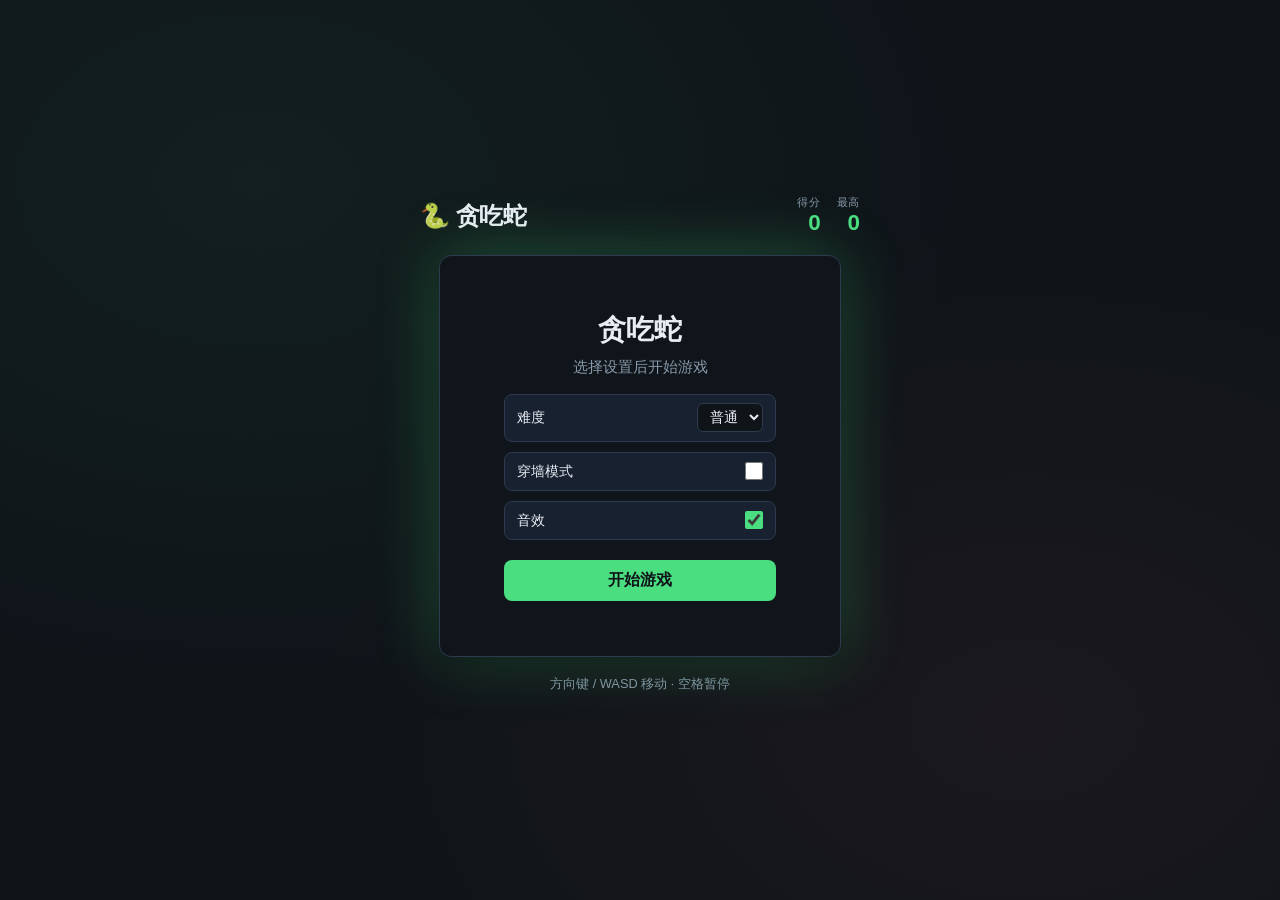
==== index.html @ a09a17de "Initial commit: snake game with GitHub Pages deploy Add playable snake game with mobile support and " ====
<!DOCTYPE html>
<html lang="zh-CN">
<head>
  <meta charset="UTF-8">
  <meta name="viewport" content="width=device-width, initial-scale=1.0, maximum-scale=1.0, user-scalable=no, viewport-fit=cover">
  <meta name="description" content="在线贪吃蛇小游戏，支持手机和电脑，多种难度可选。">
  <meta name="theme-color" content="#0f1419">
  <meta name="apple-mobile-web-app-capable" content="yes">
  <meta name="apple-mobile-web-app-status-bar-style" content="black-translucent">
  <meta property="og:title" content="贪吃蛇">
  <meta property="og:description" content="来挑战一下，看看你能得多少分！">
  <meta property="og:type" content="website">
  <title>贪吃蛇</title>
  <link rel="stylesheet" href="style.css">
</head>
<body>
  <div class="container">
    <header class="header">
      <h1>🐍 贪吃蛇</h1>
      <div class="stats">
        <div class="stat">
          <span class="stat-label">得分</span>
          <span id="score" class="stat-value">0</span>
        </div>
        <div class="stat">
          <span class="stat-label">最高</span>
          <span id="high-score" class="stat-value">0</span>
        </div>
      </div>
    </header>

    <main class="game-area">
      <canvas id="game" width="400" height="400" aria-label="贪吃蛇游戏区域"></canvas>

      <div id="overlay" class="overlay">
        <div class="overlay-content">
          <h2 id="overlay-title">贪吃蛇</h2>
          <p id="overlay-message">选择设置后开始游戏</p>

          <div class="settings">
            <label class="setting">
              <span>难度</span>
              <select id="difficulty">
                <option value="easy">简单</option>
                <option value="normal" selected>普通</option>
                <option value="hard">困难</option>
              </select>
            </label>
            <label class="setting toggle">
              <span>穿墙模式</span>
              <input type="checkbox" id="wrap-mode">
            </label>
            <label class="setting toggle">
              <span>音效</span>
              <input type="checkbox" id="sound-enabled" checked>
            </label>
          </div>

          <button id="start-btn" class="btn">开始游戏</button>
          <p id="play-url" class="play-url hidden"></p>
        </div>
      </div>
    </main>

    <footer class="controls">
      <p class="hint">方向键 / WASD 移动 · 空格暂停</p>
      <p class="mobile-hint">滑动屏幕或点击下方按钮控制方向</p>
      <div class="touch-controls" aria-hidden="true">
        <button class="touch-btn" data-dir="up" aria-label="向上">▲</button>
        <div class="touch-row">
          <button class="touch-btn" data-dir="left" aria-label="向左">◀</button>
          <button class="touch-btn" data-dir="down" aria-label="向下">▼</button>
          <button class="touch-btn" data-dir="right" aria-label="向右">▶</button>
        </div>
      </div>
    </footer>
  </div>

  <script src="game.js"></script>
</body>
</html>
---- style.css ----
* {
  margin: 0;
  padding: 0;
  box-sizing: border-box;
}

:root {
  --bg: #0f1419;
  --surface: #1a2332;
  --border: #2d3a4f;
  --text: #e8edf4;
  --muted: #8899aa;
  --accent: #4ade80;
  --accent-glow: rgba(74, 222, 128, 0.35);
}

body {
  min-height: 100vh;
  min-height: 100dvh;
  display: flex;
  align-items: center;
  justify-content: center;
  background: var(--bg);
  touch-action: manipulation;
  overscroll-behavior: none;
  background-image:
    radial-gradient(ellipse at 20% 20%, rgba(74, 222, 128, 0.06) 0%, transparent 50%),
    radial-gradient(ellipse at 80% 80%, rgba(248, 113, 113, 0.05) 0%, transparent 50%);
  font-family: "SF Pro Display", -apple-system, BlinkMacSystemFont, "Segoe UI", sans-serif;
  color: var(--text);
  padding: 1rem;
}

.container {
  display: flex;
  flex-direction: column;
  align-items: center;
  gap: 1.25rem;
  max-width: 440px;
  width: 100%;
}

.header {
  width: 100%;
  display: flex;
  align-items: center;
  justify-content: space-between;
}

.header h1 {
  font-size: 1.5rem;
  font-weight: 700;
  letter-spacing: -0.02em;
}

.stats {
  display: flex;
  gap: 1rem;
}

.stat {
  display: flex;
  flex-direction: column;
  align-items: flex-end;
}

.stat-label {
  font-size: 0.7rem;
  color: var(--muted);
  text-transform: uppercase;
  letter-spacing: 0.06em;
}

.stat-value {
  font-size: 1.4rem;
  font-weight: 700;
  color: var(--accent);
  font-variant-numeric: tabular-nums;
}

.game-area {
  position: relative;
  border-radius: 12px;
  overflow: hidden;
  box-shadow:
    0 0 0 1px var(--border),
    0 8px 32px rgba(0, 0, 0, 0.4),
    0 0 60px var(--accent-glow);
}

#game {
  display: block;
  background: var(--surface);
  width: 100%;
  height: auto;
  aspect-ratio: 1;
}

.overlay {
  position: absolute;
  inset: 0;
  display: flex;
  align-items: center;
  justify-content: center;
  background: rgba(15, 20, 25, 0.88);
  backdrop-filter: blur(4px);
  transition: opacity 0.2s;
  overflow-y: auto;
}

.overlay.hidden {
  opacity: 0;
  pointer-events: none;
}

.overlay-content {
  text-align: center;
  padding: 1.5rem;
  width: 100%;
  max-width: 320px;
}

.overlay-content h2 {
  font-size: 1.75rem;
  margin-bottom: 0.5rem;
}

.overlay-content > p {
  color: var(--muted);
  margin-bottom: 1rem;
  font-size: 0.95rem;
}

.settings {
  display: flex;
  flex-direction: column;
  gap: 0.65rem;
  margin-bottom: 1.25rem;
  text-align: left;
}

.setting {
  display: flex;
  align-items: center;
  justify-content: space-between;
  gap: 0.75rem;
  padding: 0.55rem 0.75rem;
  background: rgba(26, 35, 50, 0.9);
  border: 1px solid var(--border);
  border-radius: 8px;
  font-size: 0.9rem;
}

.setting select {
  background: var(--bg);
  color: var(--text);
  border: 1px solid var(--border);
  border-radius: 6px;
  padding: 0.3rem 0.5rem;
  font-size: 0.85rem;
}

.setting.toggle input {
  width: 18px;
  height: 18px;
  accent-color: var(--accent);
  cursor: pointer;
}

.btn {
  background: var(--accent);
  color: #0f1419;
  border: none;
  padding: 0.65rem 2rem;
  border-radius: 8px;
  font-size: 1rem;
  font-weight: 600;
  cursor: pointer;
  transition: transform 0.15s, box-shadow 0.15s;
  width: 100%;
}

.btn:hover {
  transform: translateY(-1px);
  box-shadow: 0 4px 20px var(--accent-glow);
}

.btn:active {
  transform: translateY(0);
}

.play-url {
  margin-top: 1rem;
  font-size: 0.75rem;
  color: var(--muted);
  word-break: break-all;
  line-height: 1.4;
}

.play-url code {
  color: var(--accent);
  font-size: 0.8rem;
}

.play-url.hidden {
  display: none;
}

.controls {
  width: 100%;
  text-align: center;
}

.hint,
.mobile-hint {
  font-size: 0.8rem;
  color: var(--muted);
  margin-bottom: 0.75rem;
}

.mobile-hint {
  display: none;
}

.touch-controls {
  display: none;
  flex-direction: column;
  align-items: center;
  gap: 0.35rem;
}

.touch-row {
  display: flex;
  gap: 0.35rem;
}

.touch-btn {
  width: 56px;
  height: 56px;
  border: 1px solid var(--border);
  background: var(--surface);
  color: var(--text);
  border-radius: 10px;
  font-size: 1.1rem;
  cursor: pointer;
  user-select: none;
  -webkit-tap-highlight-color: transparent;
  transition: background 0.15s;
}

.touch-btn:active {
  background: var(--border);
}

@media (hover: none) and (pointer: coarse), (max-width: 768px) {
  .touch-controls {
    display: flex;
  }

  .hint {
    display: none;
  }

  .mobile-hint {
    display: block;
  }

  .container {
    gap: 0.75rem;
  }

  .header h1 {
    font-size: 1.25rem;
  }
}
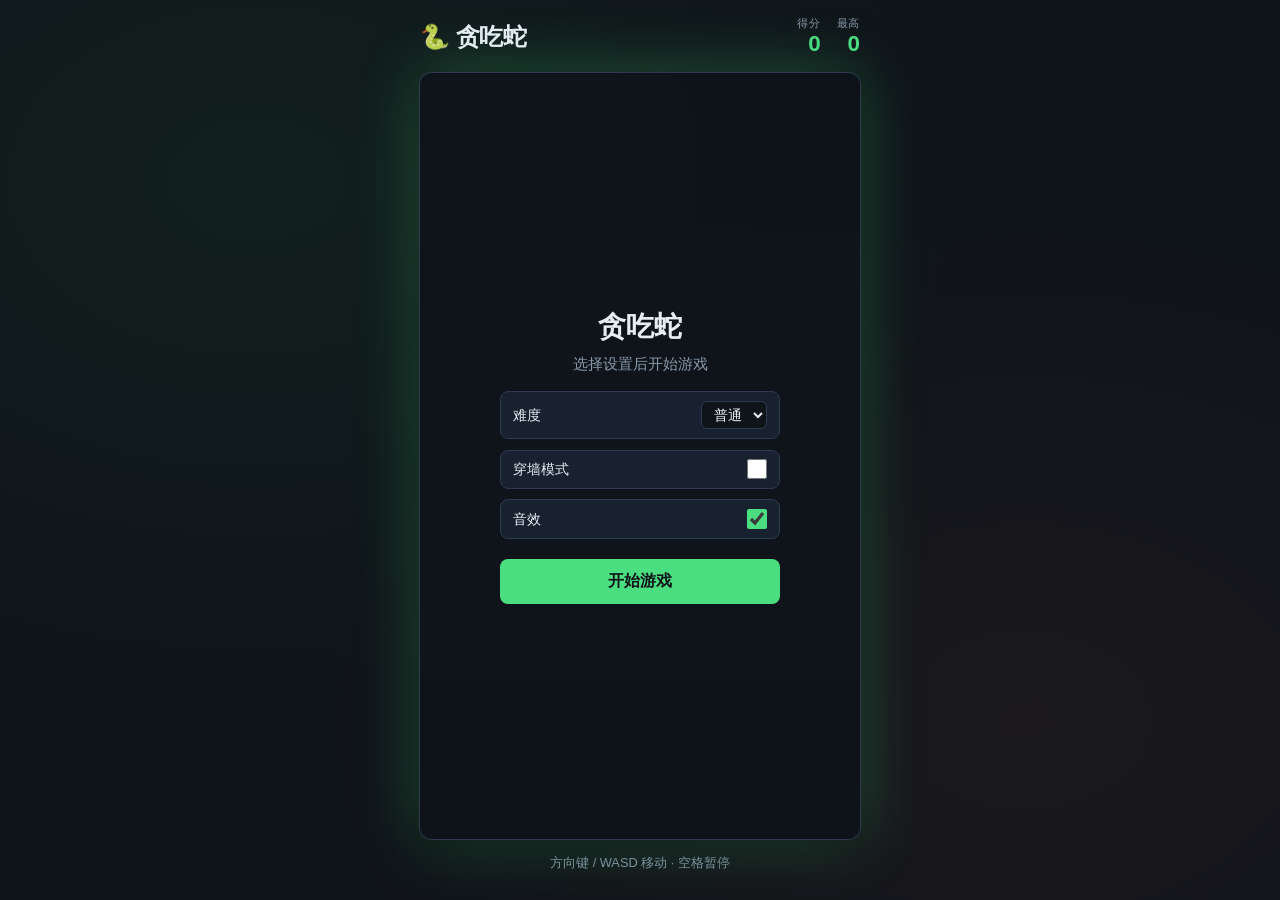
==== commit 25a445d5: "Improve mobile layout and rendering performance Use responsive canvas sizing, cached background, set" ====
--- a/index.html
+++ b/index.html
@@ -30,7 +30,7 @@
     </header>
 
     <main class="game-area">
-      <canvas id="game" width="400" height="400" aria-label="贪吃蛇游戏区域"></canvas>
+      <canvas id="game" aria-label="贪吃蛇游戏区域"></canvas>
 
       <div id="overlay" class="overlay">
         <div class="overlay-content">
@@ -66,8 +66,8 @@
       <p class="hint">方向键 / WASD 移动 · 空格暂停</p>
       <p class="mobile-hint">滑动屏幕或点击下方按钮控制方向</p>
       <div class="touch-controls" aria-hidden="true">
-        <button class="touch-btn" data-dir="up" aria-label="向上">▲</button>
-        <div class="touch-row">
+        <div class="dpad">
+          <button class="touch-btn" data-dir="up" aria-label="向上">▲</button>
           <button class="touch-btn" data-dir="left" aria-label="向左">◀</button>
           <button class="touch-btn" data-dir="down" aria-label="向下">▼</button>
           <button class="touch-btn" data-dir="right" aria-label="向右">▶</button>
--- a/style.css
+++ b/style.css
@@ -2,6 +2,7 @@
   margin: 0;
   padding: 0;
   box-sizing: border-box;
+  -webkit-tap-highlight-color: transparent;
 }
 
 :root {
@@ -12,6 +13,14 @@
   --muted: #8899aa;
   --accent: #4ade80;
   --accent-glow: rgba(74, 222, 128, 0.35);
+  --safe-top: env(safe-area-inset-top, 0px);
+  --safe-bottom: env(safe-area-inset-bottom, 0px);
+}
+
+html,
+body {
+  height: 100%;
+  overflow: hidden;
 }
 
 body {
@@ -35,9 +44,11 @@
   display: flex;
   flex-direction: column;
   align-items: center;
-  gap: 1.25rem;
+  gap: 1rem;
   max-width: 440px;
   width: 100%;
+  height: 100%;
+  max-height: 900px;
 }
 
 .header {
@@ -45,6 +56,8 @@
   display: flex;
   align-items: center;
   justify-content: space-between;
+  flex-shrink: 0;
+  padding-top: var(--safe-top);
 }
 
 .header h1 {
@@ -80,6 +93,12 @@
 
 .game-area {
   position: relative;
+  flex: 1;
+  width: 100%;
+  min-height: 0;
+  display: flex;
+  align-items: center;
+  justify-content: center;
   border-radius: 12px;
   overflow: hidden;
   box-shadow:
@@ -91,9 +110,7 @@
 #game {
   display: block;
   background: var(--surface);
-  width: 100%;
-  height: auto;
-  aspect-ratio: 1;
+  touch-action: none;
 }
 
 .overlay {
@@ -102,10 +119,11 @@
   display: flex;
   align-items: center;
   justify-content: center;
-  background: rgba(15, 20, 25, 0.88);
+  background: rgba(15, 20, 25, 0.92);
   backdrop-filter: blur(4px);
   transition: opacity 0.2s;
   overflow-y: auto;
+  -webkit-overflow-scrolling: touch;
 }
 
 .overlay.hidden {
@@ -115,7 +133,7 @@
 
 .overlay-content {
   text-align: center;
-  padding: 1.5rem;
+  padding: 1.25rem;
   width: 100%;
   max-width: 320px;
 }
@@ -161,8 +179,8 @@
 }
 
 .setting.toggle input {
-  width: 18px;
-  height: 18px;
+  width: 20px;
+  height: 20px;
   accent-color: var(--accent);
   cursor: pointer;
 }
@@ -171,22 +189,16 @@
   background: var(--accent);
   color: #0f1419;
   border: none;
-  padding: 0.65rem 2rem;
+  padding: 0.75rem 2rem;
   border-radius: 8px;
   font-size: 1rem;
   font-weight: 600;
   cursor: pointer;
-  transition: transform 0.15s, box-shadow 0.15s;
-  width: 100%;
-}
-
-.btn:hover {
-  transform: translateY(-1px);
-  box-shadow: 0 4px 20px var(--accent-glow);
+  width: 100%;
 }
 
 .btn:active {
-  transform: translateY(0);
+  opacity: 0.85;
 }
 
 .play-url {
@@ -209,6 +221,8 @@
 .controls {
   width: 100%;
   text-align: center;
+  flex-shrink: 0;
+  padding-bottom: var(--safe-bottom);
 }
 
 .hint,
@@ -224,52 +238,106 @@
 
 .touch-controls {
   display: none;
-  flex-direction: column;
-  align-items: center;
-  gap: 0.35rem;
-}
-
-.touch-row {
-  display: flex;
-  gap: 0.35rem;
+  justify-content: center;
+}
+
+.dpad {
+  display: grid;
+  grid-template-columns: repeat(3, 68px);
+  grid-template-rows: repeat(3, 68px);
+  gap: 8px;
 }
 
 .touch-btn {
-  width: 56px;
-  height: 56px;
   border: 1px solid var(--border);
   background: var(--surface);
   color: var(--text);
-  border-radius: 10px;
-  font-size: 1.1rem;
+  border-radius: 12px;
+  font-size: 1.25rem;
   cursor: pointer;
   user-select: none;
-  -webkit-tap-highlight-color: transparent;
-  transition: background 0.15s;
+  display: flex;
+  align-items: center;
+  justify-content: center;
 }
 
 .touch-btn:active {
   background: var(--border);
+  transform: scale(0.96);
+}
+
+.touch-btn[data-dir="up"] {
+  grid-column: 2;
+  grid-row: 1;
+}
+
+.touch-btn[data-dir="left"] {
+  grid-column: 1;
+  grid-row: 2;
+}
+
+.touch-btn[data-dir="down"] {
+  grid-column: 2;
+  grid-row: 3;
+}
+
+.touch-btn[data-dir="right"] {
+  grid-column: 3;
+  grid-row: 2;
 }
 
 @media (hover: none) and (pointer: coarse), (max-width: 768px) {
+  body {
+    padding: 0;
+    align-items: stretch;
+  }
+
+  .container {
+    max-width: none;
+    max-height: none;
+    height: 100dvh;
+    gap: 0.5rem;
+    padding: 0 12px 8px;
+  }
+
+  .header h1 {
+    font-size: 1.15rem;
+  }
+
+  .stat-value {
+    font-size: 1.2rem;
+  }
+
+  .game-area {
+    box-shadow: 0 0 0 1px var(--border);
+    border-radius: 10px;
+  }
+
+  .overlay {
+    backdrop-filter: none;
+  }
+
+  .overlay-content h2 {
+    font-size: 1.5rem;
+  }
+
+  .hint {
+    display: none;
+  }
+
+  .mobile-hint {
+    display: block;
+    margin-bottom: 0.5rem;
+    font-size: 0.75rem;
+  }
+
   .touch-controls {
     display: flex;
   }
 
-  .hint {
-    display: none;
-  }
-
-  .mobile-hint {
-    display: block;
-  }
-
-  .container {
-    gap: 0.75rem;
-  }
-
-  .header h1 {
-    font-size: 1.25rem;
-  }
-}
+  .dpad {
+    grid-template-columns: repeat(3, min(22vw, 72px));
+    grid-template-rows: repeat(3, min(22vw, 72px));
+    gap: 6px;
+  }
+}
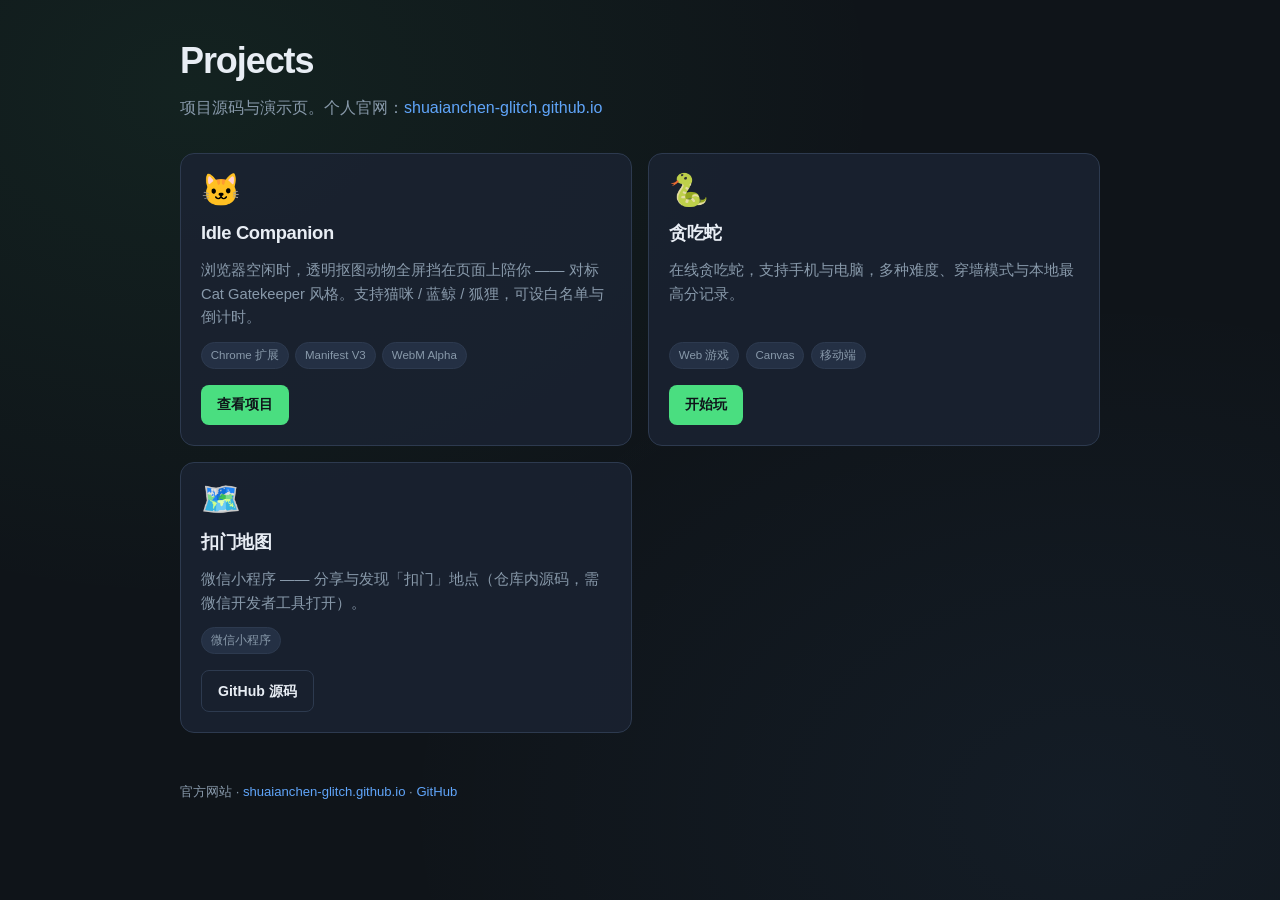
==== commit 7f94a4c2: "Add project pages and link to official personal site. Host snake under /snake/, add idle-companion d" ====
--- a/index.html
+++ b/index.html
@@ -2,80 +2,67 @@
 <html lang="zh-CN">
 <head>
   <meta charset="UTF-8">
-  <meta name="viewport" content="width=device-width, initial-scale=1.0, maximum-scale=1.0, user-scalable=no, viewport-fit=cover">
-  <meta name="description" content="在线贪吃蛇小游戏，支持手机和电脑，多种难度可选。">
+  <meta name="viewport" content="width=device-width, initial-scale=1.0, viewport-fit=cover">
+  <meta name="description" content="Side projects：在线小游戏与浏览器扩展。">
   <meta name="theme-color" content="#0f1419">
-  <meta name="apple-mobile-web-app-capable" content="yes">
-  <meta name="apple-mobile-web-app-status-bar-style" content="black-translucent">
-  <meta property="og:title" content="贪吃蛇">
-  <meta property="og:description" content="来挑战一下，看看你能得多少分！">
-  <meta property="og:type" content="website">
-  <title>贪吃蛇</title>
-  <link rel="stylesheet" href="style.css">
+  <title>Projects</title>
+  <link rel="stylesheet" href="site.css">
 </head>
 <body>
-  <div class="container">
-    <header class="header">
-      <h1>🐍 贪吃蛇</h1>
-      <div class="stats">
-        <div class="stat">
-          <span class="stat-label">得分</span>
-          <span id="score" class="stat-value">0</span>
-        </div>
-        <div class="stat">
-          <span class="stat-label">最高</span>
-          <span id="high-score" class="stat-value">0</span>
-        </div>
+  <header class="site-header">
+    <h1>Projects</h1>
+    <p>项目源码与演示页。个人官网：<a href="https://shuaianchen-glitch.github.io/">shuaianchen-glitch.github.io</a></p>
+  </header>
+
+  <main class="projects">
+    <article class="project-card">
+      <div class="project-icon">🐱</div>
+      <h2>Idle Companion</h2>
+      <p>浏览器空闲时，透明抠图动物全屏挡在页面上陪你 —— 对标 Cat Gatekeeper 风格。支持猫咪 / 蓝鲸 / 狐狸，可设白名单与倒计时。</p>
+      <div class="project-tags">
+        <span class="tag">Chrome 扩展</span>
+        <span class="tag">Manifest V3</span>
+        <span class="tag">WebM Alpha</span>
       </div>
-    </header>
+      <div class="project-actions">
+        <a class="btn btn-primary" href="idle-companion/">查看项目</a>
+      </div>
+    </article>
 
-    <main class="game-area">
-      <canvas id="game" aria-label="贪吃蛇游戏区域"></canvas>
+    <article class="project-card">
+      <div class="project-icon">🐍</div>
+      <h2>贪吃蛇</h2>
+      <p>在线贪吃蛇，支持手机与电脑，多种难度、穿墙模式与本地最高分记录。</p>
+      <div class="project-tags">
+        <span class="tag">Web 游戏</span>
+        <span class="tag">Canvas</span>
+        <span class="tag">移动端</span>
+      </div>
+      <div class="project-actions">
+        <a class="btn btn-primary" href="snake/">开始玩</a>
+      </div>
+    </article>
 
-      <div id="overlay" class="overlay">
-        <div class="overlay-content">
-          <h2 id="overlay-title">贪吃蛇</h2>
-          <p id="overlay-message">选择设置后开始游戏</p>
+    <article class="project-card">
+      <div class="project-icon">🗺️</div>
+      <h2>扣门地图</h2>
+      <p>微信小程序 —— 分享与发现「扣门」地点（仓库内源码，需微信开发者工具打开）。</p>
+      <div class="project-tags">
+        <span class="tag">微信小程序</span>
+      </div>
+      <div class="project-actions">
+        <a class="btn btn-ghost" href="https://github.com/shuaianchen-glitch/snake-game/tree/main/koumen-map" rel="noopener">GitHub 源码</a>
+      </div>
+    </article>
+  </main>
 
-          <div class="settings">
-            <label class="setting">
-              <span>难度</span>
-              <select id="difficulty">
-                <option value="easy">简单</option>
-                <option value="normal" selected>普通</option>
-                <option value="hard">困难</option>
-              </select>
-            </label>
-            <label class="setting toggle">
-              <span>穿墙模式</span>
-              <input type="checkbox" id="wrap-mode">
-            </label>
-            <label class="setting toggle">
-              <span>音效</span>
-              <input type="checkbox" id="sound-enabled" checked>
-            </label>
-          </div>
-
-          <button id="start-btn" class="btn">开始游戏</button>
-          <p id="play-url" class="play-url hidden"></p>
-        </div>
-      </div>
-    </main>
-
-    <footer class="controls">
-      <p class="hint">方向键 / WASD 移动 · 空格暂停</p>
-      <p class="mobile-hint">滑动屏幕或点击下方按钮控制方向</p>
-      <div class="touch-controls" aria-hidden="true">
-        <div class="dpad">
-          <button class="touch-btn" data-dir="up" aria-label="向上">▲</button>
-          <button class="touch-btn" data-dir="left" aria-label="向左">◀</button>
-          <button class="touch-btn" data-dir="down" aria-label="向下">▼</button>
-          <button class="touch-btn" data-dir="right" aria-label="向右">▶</button>
-        </div>
-      </div>
-    </footer>
-  </div>
-
-  <script src="game.js"></script>
+  <footer class="site-footer">
+    <p>
+      官方网站 ·
+      <a href="https://shuaianchen-glitch.github.io/" rel="noopener">shuaianchen-glitch.github.io</a>
+      ·
+      <a href="https://github.com/shuaianchen-glitch/snake-game" rel="noopener">GitHub</a>
+    </p>
+  </footer>
 </body>
 </html>
--- a/site.css
+++ b/site.css
@@ -0,0 +1,275 @@
+* {
+  margin: 0;
+  padding: 0;
+  box-sizing: border-box;
+}
+
+:root {
+  --bg: #0f1419;
+  --surface: #1a2332;
+  --surface-2: #243044;
+  --border: #2d3a4f;
+  --text: #e8edf4;
+  --muted: #8899aa;
+  --accent: #4ade80;
+  --accent-2: #60a5fa;
+  --safe-top: env(safe-area-inset-top, 0px);
+  --safe-bottom: env(safe-area-inset-bottom, 0px);
+}
+
+html {
+  scroll-behavior: smooth;
+}
+
+body {
+  min-height: 100vh;
+  background: var(--bg);
+  background-image:
+    radial-gradient(ellipse at 15% 10%, rgba(74, 222, 128, 0.07) 0%, transparent 45%),
+    radial-gradient(ellipse at 85% 90%, rgba(96, 165, 250, 0.06) 0%, transparent 45%);
+  color: var(--text);
+  font-family: "SF Pro Display", -apple-system, BlinkMacSystemFont, "Segoe UI",
+    "PingFang SC", "Hiragino Sans GB", "Microsoft YaHei", sans-serif;
+  line-height: 1.6;
+}
+
+a {
+  color: var(--accent-2);
+  text-decoration: none;
+}
+
+a:hover {
+  text-decoration: underline;
+}
+
+.site-header {
+  max-width: 960px;
+  margin: 0 auto;
+  padding: calc(2rem + var(--safe-top)) 1.25rem 1rem;
+}
+
+.site-header h1 {
+  font-size: clamp(1.75rem, 5vw, 2.25rem);
+  letter-spacing: -0.03em;
+  margin-bottom: 0.35rem;
+}
+
+.site-header p {
+  color: var(--muted);
+  max-width: 36em;
+}
+
+.projects {
+  max-width: 960px;
+  margin: 0 auto;
+  padding: 1rem 1.25rem calc(3rem + var(--safe-bottom));
+  display: grid;
+  gap: 1rem;
+}
+
+@media (min-width: 640px) {
+  .projects {
+    grid-template-columns: repeat(2, 1fr);
+  }
+}
+
+.project-card {
+  display: flex;
+  flex-direction: column;
+  gap: 0.75rem;
+  padding: 1.25rem;
+  background: rgba(26, 35, 50, 0.85);
+  border: 1px solid var(--border);
+  border-radius: 14px;
+  transition: border-color 0.2s, transform 0.2s;
+}
+
+.project-card:hover {
+  border-color: rgba(74, 222, 128, 0.45);
+  transform: translateY(-2px);
+}
+
+.project-icon {
+  font-size: 2rem;
+  line-height: 1;
+}
+
+.project-card h2 {
+  font-size: 1.15rem;
+  letter-spacing: -0.02em;
+}
+
+.project-card p {
+  color: var(--muted);
+  font-size: 0.92rem;
+  flex: 1;
+}
+
+.project-tags {
+  display: flex;
+  flex-wrap: wrap;
+  gap: 0.4rem;
+}
+
+.tag {
+  font-size: 0.72rem;
+  padding: 0.2rem 0.55rem;
+  border-radius: 999px;
+  background: var(--surface-2);
+  color: var(--muted);
+  border: 1px solid var(--border);
+}
+
+.project-actions {
+  display: flex;
+  flex-wrap: wrap;
+  gap: 0.5rem;
+  margin-top: 0.25rem;
+}
+
+.btn {
+  display: inline-flex;
+  align-items: center;
+  justify-content: center;
+  padding: 0.55rem 1rem;
+  border-radius: 8px;
+  font-size: 0.88rem;
+  font-weight: 600;
+  border: none;
+  cursor: pointer;
+  text-decoration: none;
+}
+
+.btn-primary {
+  background: var(--accent);
+  color: #0f1419;
+}
+
+.btn-primary:hover {
+  opacity: 0.9;
+  text-decoration: none;
+}
+
+.btn-ghost {
+  background: transparent;
+  color: var(--text);
+  border: 1px solid var(--border);
+}
+
+.btn-ghost:hover {
+  border-color: var(--muted);
+  text-decoration: none;
+}
+
+.site-footer {
+  max-width: 960px;
+  margin: 0 auto;
+  padding: 0 1.25rem 2rem;
+  color: var(--muted);
+  font-size: 0.82rem;
+}
+
+/* ── 项目详情页 ── */
+
+.page {
+  max-width: 720px;
+  margin: 0 auto;
+  padding: calc(1.5rem + var(--safe-top)) 1.25rem calc(3rem + var(--safe-bottom));
+}
+
+.back-link {
+  display: inline-block;
+  margin-bottom: 1.25rem;
+  font-size: 0.88rem;
+  color: var(--muted);
+}
+
+.back-link:hover {
+  color: var(--text);
+}
+
+.page-hero {
+  display: flex;
+  align-items: center;
+  gap: 1rem;
+  margin-bottom: 1.5rem;
+}
+
+.page-hero img {
+  width: 72px;
+  height: 72px;
+  border-radius: 16px;
+}
+
+.page-hero h1 {
+  font-size: clamp(1.5rem, 4vw, 2rem);
+  letter-spacing: -0.03em;
+}
+
+.page-hero .version {
+  color: var(--muted);
+  font-size: 0.85rem;
+  margin-top: 0.15rem;
+}
+
+.section {
+  margin-bottom: 2rem;
+}
+
+.section h2 {
+  font-size: 1.05rem;
+  margin-bottom: 0.75rem;
+  color: var(--accent);
+}
+
+.section p,
+.section li {
+  color: var(--muted);
+  font-size: 0.92rem;
+}
+
+.section ul,
+.section ol {
+  padding-left: 1.25rem;
+  display: flex;
+  flex-direction: column;
+  gap: 0.45rem;
+}
+
+.feature-grid {
+  display: grid;
+  gap: 0.65rem;
+}
+
+@media (min-width: 540px) {
+  .feature-grid {
+    grid-template-columns: repeat(2, 1fr);
+  }
+}
+
+.feature {
+  padding: 0.85rem;
+  background: rgba(26, 35, 50, 0.7);
+  border: 1px solid var(--border);
+  border-radius: 10px;
+  font-size: 0.88rem;
+  color: var(--muted);
+}
+
+.feature strong {
+  display: block;
+  color: var(--text);
+  margin-bottom: 0.2rem;
+}
+
+.code-block {
+  margin-top: 0.75rem;
+  padding: 0.85rem 1rem;
+  background: #0a0e14;
+  border: 1px solid var(--border);
+  border-radius: 8px;
+  font-family: ui-monospace, SFMono-Regular, Menlo, monospace;
+  font-size: 0.82rem;
+  color: #a5d6ff;
+  overflow-x: auto;
+}
